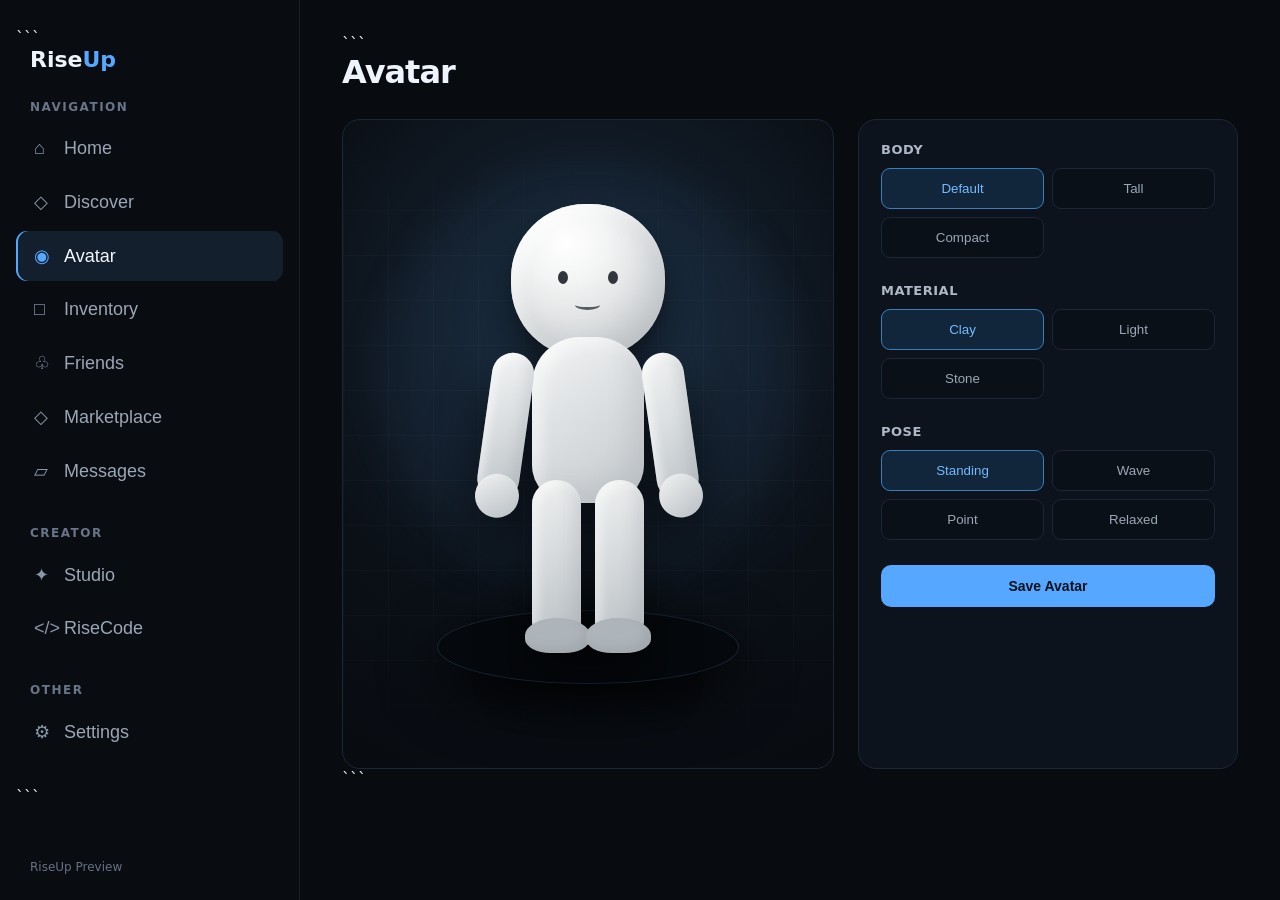
==== avatar.html @ da6aefa0 "d" ====
<!DOCTYPE html>

<html lang="en">
<head>
<meta charset="UTF-8">
<meta name="viewport" content="width=device-width, initial-scale=1.0">
<title>Avatar — RiseUp</title>

<style>
:root{
    --bg:#080b10;
    --sidebar:#090d12;
    --panel:#0d131c;
    --panel2:#111a25;
    --border:#1b2735;
    --text:#eef4fc;
    --muted:#8995a7;
    --blue:#55a7ff;
}

*{
    box-sizing:border-box;
}

html,body{
    margin:0;
    min-height:100%;
    background:var(--bg);
    color:var(--text);
    font-family:Inter,system-ui,-apple-system,BlinkMacSystemFont,"Segoe UI",sans-serif;
}

body{
    display:flex;
}

/* SIDEBAR */

.sidebar{
    position:fixed;
    left:0;
    top:0;
    bottom:0;
    width:300px;
    padding:28px 16px;
    background:var(--sidebar);
    border-right:1px solid #17202b;
    z-index:20;
}

.logo{
    padding:0 14px 28px;
    font-size:22px;
    font-weight:800;
}

.logo span{
    color:var(--blue);
}

.section-title{
    margin:0 14px 10px;
    color:#687487;
    font-size:12px;
    font-weight:700;
    letter-spacing:1.5px;
}

.navigation{
    display:grid;
    gap:4px;
    margin-bottom:30px;
}

.navigation button{
    width:100%;
    border:0;
    background:transparent;
    color:#9ba6b6;
    border-radius:11px;
    padding:14px 18px;
    font-size:18px;
    text-align:left;
    cursor:pointer;
    transition:.15s ease;
}

.navigation button:hover{
    background:#101924;
    color:#edf4fc;
}

.navigation button.active{
    background:#131f2d;
    color:#f2f7ff;
    box-shadow:inset 2px 0 var(--blue);
}

.nav-icon{
    display:inline-flex;
    width:30px;
    color:#8998aa;
}

.navigation button.active .nav-icon{
    color:var(--blue);
}

.sidebar-footer{
    position:absolute;
    left:30px;
    bottom:26px;
    color:#667184;
    font-size:12px;
}

/* MAIN */

.main{
    margin-left:300px;
    width:calc(100% - 300px);
    padding:34px 42px 60px;
}

.page-title{
    font-size:32px;
    font-weight:760;
    letter-spacing:-1px;
    margin-bottom:28px;
}

.avatar-layout{
    display:grid;
    grid-template-columns:minmax(0,1fr) 380px;
    gap:24px;
}

/* AVATAR STAGE */

.avatar-stage{
    min-height:650px;
    position:relative;
    overflow:hidden;
    display:flex;
    align-items:center;
    justify-content:center;
    border:1px solid var(--border);
    border-radius:18px;

    background:
        radial-gradient(
            circle at 50% 32%,
            #203348 0%,
            #121d29 28%,
            #0b1017 62%,
            #080b10 100%
        );
}

.avatar-stage::before{
    content:"";
    position:absolute;
    inset:0;

    background-image:
        linear-gradient(#ffffff06 1px,transparent 1px),
        linear-gradient(90deg,#ffffff06 1px,transparent 1px);

    background-size:45px 45px;

    mask-image:linear-gradient(
        to bottom,
        transparent,
        black 20%,
        black 75%,
        transparent
    );
}

.stage-light{
    position:absolute;
    width:420px;
    height:420px;
    top:45px;
    border-radius:50%;
    background:#62b4ff0d;
    filter:blur(20px);
}

.floor{
    position:absolute;
    bottom:85px;
    width:300px;
    height:72px;
    border-radius:50%;
    background:#05080c;
    box-shadow:
        0 0 0 1px #182534,
        0 20px 60px #000;
}

/* CARTOONY RISEUP AVATAR */

.avatar{
    position:relative;
    width:230px;
    height:480px;
    z-index:5;
    transform-origin:center bottom;
    filter:drop-shadow(0 28px 25px #0009);
    transition:transform .3s ease;
}

/* HEAD */

.head{
    position:absolute;
    left:38px;
    top:0;

    width:154px;
    height:154px;

    border-radius:48%;

    background:
        radial-gradient(
            circle at 36% 25%,
            #ffffff 0%,
            #f3f4f4 26%,
            #d7dadc 65%,
            #b5bbc0 100%
        );

    box-shadow:
        inset -15px -18px 24px #8f969c33,
        inset 8px 8px 14px #ffffffaa,
        0 8px 12px #0002;
}

/* SMALL FACE MARKS */

.eye{
    position:absolute;
    width:10px;
    height:13px;
    top:67px;
    border-radius:50%;
    background:#30363c;
}

.eye.left{
    left:47px;
}

.eye.right{
    right:47px;
}

.mouth{
    position:absolute;
    width:25px;
    height:10px;
    left:64px;
    top:96px;
    border-bottom:3px solid #555d64;
    border-radius:0 0 50% 50%;
}

/* BODY */

.torso{
    position:absolute;
    left:59px;
    top:133px;

    width:112px;
    height:166px;

    border-radius:
        48px
        48px
        38px
        38px;

    background:
        linear-gradient(
            145deg,
            #f4f5f5 0%,
            #e0e3e5 38%,
            #c3c8cc 100%
        );

    box-shadow:
        inset -14px -18px 22px #8f969c33,
        inset 9px 8px 14px #ffffff88;
}

/* ARMS */

.arm{
    position:absolute;
    top:149px;

    width:42px;
    height:148px;

    border-radius:25px;

    background:
        linear-gradient(
            145deg,
            #f4f5f5,
            #d9dddf 50%,
            #b8bec3
        );

    box-shadow:
        inset -7px -9px 12px #8d959b33,
        inset 5px 5px 8px #ffffff88;

    transform-origin:top center;

    transition:transform .3s ease;
}

.arm.left{
    left:22px;
    transform:rotate(8deg);
}

.arm.right{
    right:22px;
    transform:rotate(-8deg);
}

/* HANDS */

.hand{
    position:absolute;
    width:44px;
    height:44px;
    bottom:-18px;
    border-radius:50%;
    background:linear-gradient(145deg,#f2f3f3,#b8bec3);
}

/* LEGS */

.leg{
    position:absolute;
    top:276px;

    width:49px;
    height:166px;

    border-radius:27px;

    background:
        linear-gradient(
            145deg,
            #f1f2f2,
            #d5d9db 48%,
            #b5bbc0
        );

    box-shadow:
        inset -8px -11px 15px #8b939933,
        inset 6px 6px 10px #ffffff77;
}

.leg.left{
    left:59px;
}

.leg.right{
    right:59px;
}

/* SHOES */

.shoe{
    position:absolute;
    bottom:-7px;
    width:65px;
    height:35px;
    border-radius:50% 50% 40% 40%;
    background:#aeb5ba;
    box-shadow:inset -7px -6px 9px #777e8333;
}

.leg.left .shoe{
    left:-7px;
}

.leg.right .shoe{
    right:-7px;
}

/* CONTROL PANEL */

.controls{
    background:var(--panel);
    border:1px solid var(--border);
    border-radius:18px;
    padding:22px;
}

.control-section{
    margin-bottom:25px;
}

.control-title{
    margin-bottom:11px;
    color:#aeb8c7;
    font-size:13px;
    font-weight:700;
    letter-spacing:.5px;
}

.option-grid{
    display:grid;
    grid-template-columns:repeat(2,1fr);
    gap:8px;
}

.option{
    border:1px solid var(--border);
    background:#0a1017;
    color:#9ba7b7;
    border-radius:9px;
    padding:12px;
    cursor:pointer;
    transition:.15s ease;
}

.option:hover{
    border-color:#30465c;
    color:white;
}

.option.active{
    border-color:#397eb8;
    background:#12263b;
    color:#72bbff;
}

.save{
    width:100%;
    border:0;
    border-radius:10px;
    padding:13px;

    background:var(--blue);
    color:#07111b;

    font-size:14px;
    font-weight:800;

    cursor:pointer;
}

.save:hover{
    filter:brightness(1.08);
}

.saved{
    height:18px;
    margin-top:10px;
    text-align:center;
    color:#65b6ff;
    font-size:12px;
}

/* RESPONSIVE */

@media(max-width:1050px){

    .avatar-layout{
        grid-template-columns:1fr;
    }

    .avatar-stage{
        min-height:600px;
    }
}

@media(max-width:850px){

    .sidebar{
        width:78px;
        padding:20px 8px;
    }

    .logo{
        font-size:0;
        text-align:center;
    }

    .logo span{
        font-size:20px;
    }

    .section-title,
    .sidebar-footer{
        display:none;
    }

    .navigation button{
        text-align:center;
        font-size:0;
        padding:15px 5px;
    }

    .nav-icon{
        width:auto;
        font-size:20px;
    }

    .main{
        margin-left:78px;
        width:calc(100% - 78px);
        padding:25px;
    }
}
</style>

</head>

<body>

<aside class="sidebar">

```
<div class="logo">Rise<span>Up</span></div>

<div class="section-title">NAVIGATION</div>

<nav class="navigation">

    <button onclick="navigate('home.html')">
        <span class="nav-icon">⌂</span>Home
    </button>

    <button onclick="navigate('discover.html')">
        <span class="nav-icon">◇</span>Discover
    </button>

    <button class="active">
        <span class="nav-icon">◉</span>Avatar
    </button>

    <button onclick="navigate('Inventory.html')">
        <span class="nav-icon">□</span>Inventory
    </button>

    <button onclick="navigate('Friends.html')">
        <span class="nav-icon">♧</span>Friends
    </button>

    <button onclick="navigate('Marketplace.html')">
        <span class="nav-icon">◇</span>Marketplace
    </button>

    <button onclick="navigate('Messages.html')">
        <span class="nav-icon">▱</span>Messages
    </button>

</nav>

<div class="section-title">CREATOR</div>

<nav class="navigation">

    <button onclick="navigate('studio.html')">
        <span class="nav-icon">✦</span>Studio
    </button>

    <button onclick="navigate('code.html')">
        <span class="nav-icon">&lt;/&gt;</span>RiseCode
    </button>

</nav>

<div class="section-title">OTHER</div>

<nav class="navigation">

    <button onclick="navigate('setting.html')">
        <span class="nav-icon">⚙</span>Settings
    </button>

</nav>

<div class="sidebar-footer">
    RiseUp Preview
</div>
```

</aside>

<main class="main">

```
<div class="page-title">
    Avatar
</div>

<div class="avatar-layout">

    <section class="avatar-stage">

        <div class="stage-light"></div>

        <div class="floor"></div>

        <div class="avatar" id="avatar">

            <div class="head">

                <div class="eye left"></div>
                <div class="eye right"></div>
                <div class="mouth"></div>

            </div>

            <div class="torso"></div>

            <div class="arm left">
                <div class="hand"></div>
            </div>

            <div class="arm right">
                <div class="hand"></div>
            </div>

            <div class="leg left">
                <div class="shoe"></div>
            </div>

            <div class="leg right">
                <div class="shoe"></div>
            </div>

        </div>

    </section>

    <aside class="controls">

        <div class="control-section">

            <div class="control-title">
                BODY
            </div>

            <div class="option-grid">

                <button class="option active"
                    data-type="body"
                    data-value="default">
                    Default
                </button>

                <button class="option"
                    data-type="body"
                    data-value="tall">
                    Tall
                </button>

                <button class="option"
                    data-type="body"
                    data-value="compact">
                    Compact
                </button>

            </div>

        </div>

        <div class="control-section">

            <div class="control-title">
                MATERIAL
            </div>

            <div class="option-grid">

                <button class="option active"
                    data-type="material"
                    data-value="clay">
                    Clay
                </button>

                <button class="option"
                    data-type="material"
                    data-value="light">
                    Light
                </button>

                <button class="option"
                    data-type="material"
                    data-value="stone">
                    Stone
                </button>

            </div>

        </div>

        <div class="control-section">

            <div class="control-title">
                POSE
            </div>

            <div class="option-grid">

                <button class="option active"
                    data-type="pose"
                    data-value="standing">
                    Standing
                </button>

                <button class="option"
                    data-type="pose"
                    data-value="wave">
                    Wave
                </button>

                <button class="option"
                    data-type="pose"
                    data-value="point">
                    Point
                </button>

                <button class="option"
                    data-type="pose"
                    data-value="relaxed">
                    Relaxed
                </button>

            </div>

        </div>

        <button class="save" onclick="saveAvatar()">
            Save Avatar
        </button>

        <div class="saved" id="saved"></div>

    </aside>

</div>
```

</main>

<script>
const defaultAvatar={
    name:"Your Avatar",
    body:"default",
    material:"clay",
    pose:"standing",
    rotation:0
};

let avatar=loadAvatar();

function loadAvatar(){

    try{

        const stored=JSON.parse(
            localStorage.getItem("riseup_avatar")||"null"
        );

        if(stored){
            return{
                ...defaultAvatar,
                ...stored
            };
        }

    }catch(error){}

    return{...defaultAvatar};
}

function saveAvatar(){

    localStorage.setItem(
        "riseup_avatar",
        JSON.stringify(avatar)
    );

    const saved=document.getElementById("saved");

    saved.textContent="Avatar saved";

    setTimeout(()=>{
        saved.textContent="";
    },1800);
}

function navigate(page){
    location.href=page;
}

const avatarElement=document.getElementById("avatar");

function updateAvatar(){

    avatarElement.style.transform="none";

    avatarElement.style.filter=
        "drop-shadow(0 28px 25px #0009)";

    const leftArm=
        document.querySelector(".arm.left");

    const rightArm=
        document.querySelector(".arm.right");

    if(avatar.body==="tall"){
        avatarElement.style.transform="scaleY(1.08)";
    }

    if(avatar.body==="compact"){
        avatarElement.style.transform="scale(.9)";
    }

    if(avatar.material==="light"){
        avatarElement.style.filter=
            "brightness(1.08) drop-shadow(0 28px 25px #0009)";
    }

    if(avatar.material==="stone"){
        avatarElement.style.filter=
            "grayscale(.65) brightness(.82) drop-shadow(0 28px 25px #0009)";
    }

    leftArm.style.transform="rotate(8deg)";
    rightArm.style.transform="rotate(-8deg)";

    if(avatar.pose==="wave"){
        rightArm.style.transform=
            "rotate(-48deg)";

        avatarElement.style.transform+=" translateY(-3px)";
    }

    if(avatar.pose==="point"){
        rightArm.style.transform=
            "rotate(-70deg)";
    }

    if(avatar.pose==="relaxed"){
        leftArm.style.transform=
            "rotate(25deg)";

        rightArm.style.transform=
            "rotate(-25deg)";
    }
}

document.querySelectorAll(".option").forEach(option=>{

    option.addEventListener("click",()=>{

        const type=option.dataset.type;
        const value=option.dataset.value;

        document
            .querySelectorAll(`[data-type="${type}"]`)
            .forEach(item=>{
                item.classList.remove("active");
            });

        option.classList.add("active");

        avatar[type]=value;

        updateAvatar();
    });

});

function restoreSelections(){

    document.querySelectorAll(".option").forEach(option=>{

        if(
            avatar[option.dataset.type]===
            option.dataset.value
        ){
            option.classList.add("active");
        }else{
            option.classList.remove("active");
        }

    });
}

restoreSelections();
updateAvatar();
</script>

</body>
</html>
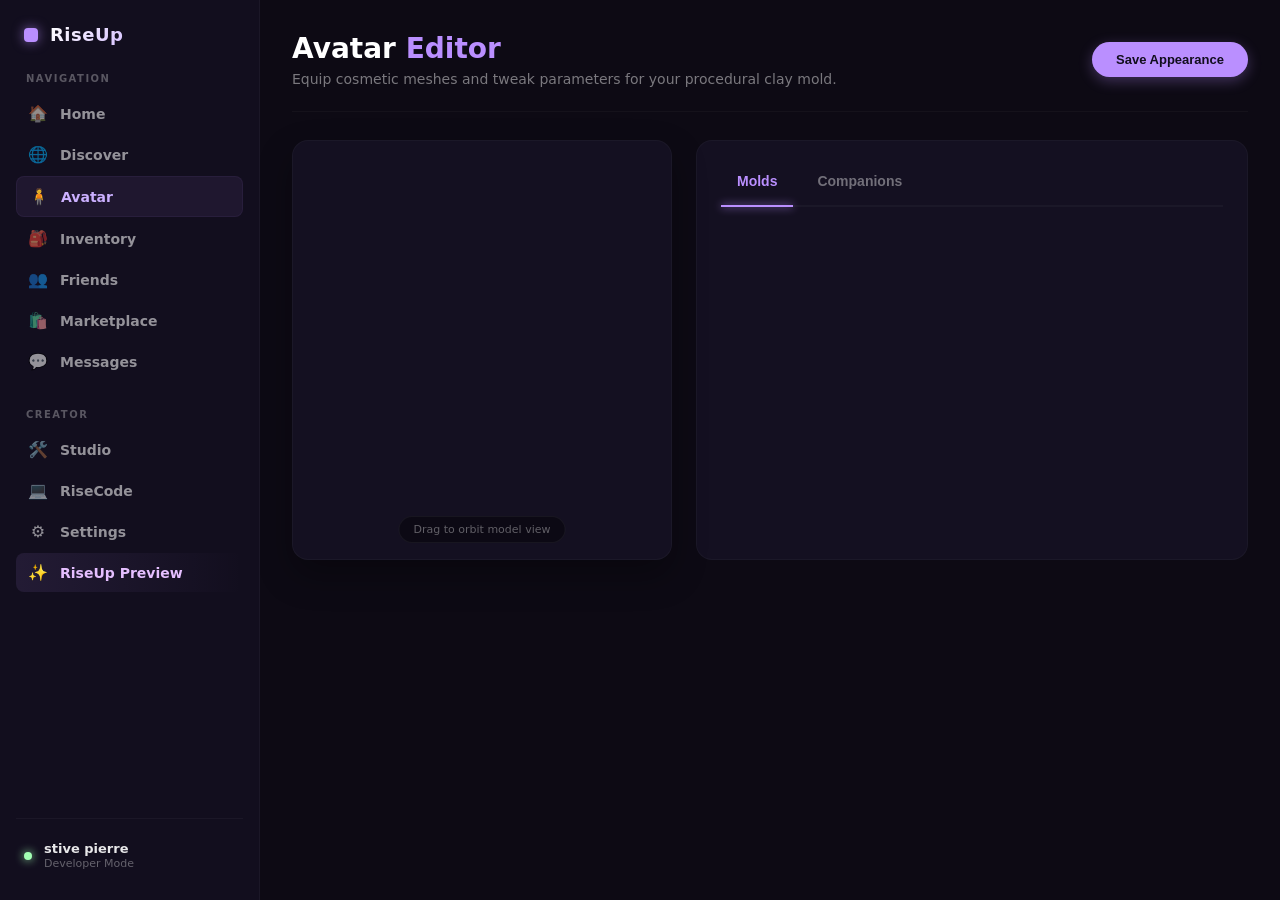
==== commit 3f05bd1e: "Updating/Upgrading RiseUp" ====
--- a/avatar.html
+++ b/avatar.html
@@ -1,911 +1,87 @@
 <!DOCTYPE html>
-
 <html lang="en">
 <head>
-<meta charset="UTF-8">
-<meta name="viewport" content="width=device-width, initial-scale=1.0">
-<title>Avatar — RiseUp</title>
+    <meta charset="UTF-8">
+    <meta name="viewport" content="width=device-width, initial-scale=1.0">
+    <title>RiseUp - Avatar Customizer</title>
+    <link rel="stylesheet" href="avatar.css">
+</head>
+<body>
+    <div id="riseupApp">
+        <!-- UNIVERSAL NAVIGATION SIDEBAR SYSTEM -->
+        <aside id="mainSidebar">
+            <div class="sidebarBrand">
+                <div class="brandMark"></div>
+                <span class="brandName">RiseUp</span>
+            </div>
+            <div class="menuGroup">
+                <div class="groupTitle">NAVIGATION</div>
+                <nav class="groupLinks">
+                    <a href="home.html" class="navLink"><span class="navIcon">🏠</span> Home</a>
+                    <a href="discover.html" class="navLink"><span class="navIcon">🌐</span> Discover</a>
+                    <a href="avatar.html" class="navLink active"><span class="navIcon">🧍</span> Avatar</a>
+                    <a href="inventory.html" class="navLink"><span class="navIcon">🎒</span> Inventory</a>
+                    <a href="friends.html" class="navLink"><span class="navIcon">👥</span> Friends</a>
+                    <a href="marketplace.html" class="navLink"><span class="navIcon">🛍️</span> Marketplace</a>
+                    <a href="messages.html" class="navLink"><span class="navIcon">💬</span> Messages</a>
+                </nav>
+            </div>
+            <div class="menuGroup">
+                <div class="groupTitle">CREATOR</div>
+                <nav class="groupLinks">
+                    <a href="studio.html" class="navLink"><span class="navIcon">🛠️</span> Studio</a>
+                    <a href="risecode.html" class="navLink"><span class="navIcon">💻</span> RiseCode</a>
+                    <a href="settings.html" class="navLink"><span class="navIcon">⚙️</span> Settings</a>
+                    <a href="player3d.html" class="navLink previewHighlight"><span class="navIcon">✨</span> RiseUp Preview</a>
+                </nav>
+            </div>
+            <footer class="sidebarUserAccount">
+                <div class="userSessionBadge">
+                    <div class="userSessionOnlineDot"></div>
+                    <div class="userSessionDetails">
+                        <div class="usernameText">stive pierre</div>
+                        <div class="userRoleText">Developer Mode</div>
+                    </div>
+                </div>
+            </footer>
+        </aside>
 
-<style>
-:root{
-    --bg:#080b10;
-    --sidebar:#090d12;
-    --panel:#0d131c;
-    --panel2:#111a25;
-    --border:#1b2735;
-    --text:#eef4fc;
-    --muted:#8995a7;
-    --blue:#55a7ff;
-}
+        <!-- MAIN MAIN HUB INTERFACE MODULE -->
+        <main id="avatarMainArea">
+            <header class="avatarWorkspaceHeader">
+                <div class="titleSection">
+                    <h1>Avatar <span class="highlightText">Editor</span></h1>
+                    <p class="sectionDescription">Equip cosmetic meshes and tweak parameters for your procedural clay mold.</p>
+                </div>
+                <button id="saveAppearanceBtn" class="saveConfigBtn">Save Appearance</button>
+            </header>
 
-*{
-    box-sizing:border-box;
-}
+            <div class="editorWorkspaceGrid">
+                <!-- LEFT COLUMN: REAL-TIME 3D PERSPECTIVE PREVIEW FRAME -->
+                <section class="avatarStudioPreviewPanel">
+                    <div class="viewportOuterCard">
+                        <div id="avatarStudioCanvas"></div>
+                        <div class="viewportOverlayHint">Drag to orbit model view</div>
+                    </div>
+                </section>
 
-html,body{
-    margin:0;
-    min-height:100%;
-    background:var(--bg);
-    color:var(--text);
-    font-family:Inter,system-ui,-apple-system,BlinkMacSystemFont,"Segoe UI",sans-serif;
-}
+                <!-- RIGHT COLUMN: MODULAR EQUIPPABLE ITEM CATEGORY PANELS -->
+                <section class="avatarCatalogPanel">
+                    <nav class="customizerCategoryTabs">
+                        <button class="customTabBtn active" data-tab="molds">Molds</button>
+                        <button class="customTabBtn" data-tab="pets">Companions</button>
+                    </nav>
 
-body{
-    display:flex;
-}
+                    <!-- Customizer Dynamic Options Wrapper -->
+                    <div class="customizerGridMatrix" id="customizerItemsTarget">
+                        <!-- Content elements dynamically generated via avatar.js -->
+                    </div>
+                </section>
+            </div>
+        </main>
+    </div>
 
-/* SIDEBAR */
-
-.sidebar{
-    position:fixed;
-    left:0;
-    top:0;
-    bottom:0;
-    width:300px;
-    padding:28px 16px;
-    background:var(--sidebar);
-    border-right:1px solid #17202b;
-    z-index:20;
-}
-
-.logo{
-    padding:0 14px 28px;
-    font-size:22px;
-    font-weight:800;
-}
-
-.logo span{
-    color:var(--blue);
-}
-
-.section-title{
-    margin:0 14px 10px;
-    color:#687487;
-    font-size:12px;
-    font-weight:700;
-    letter-spacing:1.5px;
-}
-
-.navigation{
-    display:grid;
-    gap:4px;
-    margin-bottom:30px;
-}
-
-.navigation button{
-    width:100%;
-    border:0;
-    background:transparent;
-    color:#9ba6b6;
-    border-radius:11px;
-    padding:14px 18px;
-    font-size:18px;
-    text-align:left;
-    cursor:pointer;
-    transition:.15s ease;
-}
-
-.navigation button:hover{
-    background:#101924;
-    color:#edf4fc;
-}
-
-.navigation button.active{
-    background:#131f2d;
-    color:#f2f7ff;
-    box-shadow:inset 2px 0 var(--blue);
-}
-
-.nav-icon{
-    display:inline-flex;
-    width:30px;
-    color:#8998aa;
-}
-
-.navigation button.active .nav-icon{
-    color:var(--blue);
-}
-
-.sidebar-footer{
-    position:absolute;
-    left:30px;
-    bottom:26px;
-    color:#667184;
-    font-size:12px;
-}
-
-/* MAIN */
-
-.main{
-    margin-left:300px;
-    width:calc(100% - 300px);
-    padding:34px 42px 60px;
-}
-
-.page-title{
-    font-size:32px;
-    font-weight:760;
-    letter-spacing:-1px;
-    margin-bottom:28px;
-}
-
-.avatar-layout{
-    display:grid;
-    grid-template-columns:minmax(0,1fr) 380px;
-    gap:24px;
-}
-
-/* AVATAR STAGE */
-
-.avatar-stage{
-    min-height:650px;
-    position:relative;
-    overflow:hidden;
-    display:flex;
-    align-items:center;
-    justify-content:center;
-    border:1px solid var(--border);
-    border-radius:18px;
-
-    background:
-        radial-gradient(
-            circle at 50% 32%,
-            #203348 0%,
-            #121d29 28%,
-            #0b1017 62%,
-            #080b10 100%
-        );
-}
-
-.avatar-stage::before{
-    content:"";
-    position:absolute;
-    inset:0;
-
-    background-image:
-        linear-gradient(#ffffff06 1px,transparent 1px),
-        linear-gradient(90deg,#ffffff06 1px,transparent 1px);
-
-    background-size:45px 45px;
-
-    mask-image:linear-gradient(
-        to bottom,
-        transparent,
-        black 20%,
-        black 75%,
-        transparent
-    );
-}
-
-.stage-light{
-    position:absolute;
-    width:420px;
-    height:420px;
-    top:45px;
-    border-radius:50%;
-    background:#62b4ff0d;
-    filter:blur(20px);
-}
-
-.floor{
-    position:absolute;
-    bottom:85px;
-    width:300px;
-    height:72px;
-    border-radius:50%;
-    background:#05080c;
-    box-shadow:
-        0 0 0 1px #182534,
-        0 20px 60px #000;
-}
-
-/* CARTOONY RISEUP AVATAR */
-
-.avatar{
-    position:relative;
-    width:230px;
-    height:480px;
-    z-index:5;
-    transform-origin:center bottom;
-    filter:drop-shadow(0 28px 25px #0009);
-    transition:transform .3s ease;
-}
-
-/* HEAD */
-
-.head{
-    position:absolute;
-    left:38px;
-    top:0;
-
-    width:154px;
-    height:154px;
-
-    border-radius:48%;
-
-    background:
-        radial-gradient(
-            circle at 36% 25%,
-            #ffffff 0%,
-            #f3f4f4 26%,
-            #d7dadc 65%,
-            #b5bbc0 100%
-        );
-
-    box-shadow:
-        inset -15px -18px 24px #8f969c33,
-        inset 8px 8px 14px #ffffffaa,
-        0 8px 12px #0002;
-}
-
-/* SMALL FACE MARKS */
-
-.eye{
-    position:absolute;
-    width:10px;
-    height:13px;
-    top:67px;
-    border-radius:50%;
-    background:#30363c;
-}
-
-.eye.left{
-    left:47px;
-}
-
-.eye.right{
-    right:47px;
-}
-
-.mouth{
-    position:absolute;
-    width:25px;
-    height:10px;
-    left:64px;
-    top:96px;
-    border-bottom:3px solid #555d64;
-    border-radius:0 0 50% 50%;
-}
-
-/* BODY */
-
-.torso{
-    position:absolute;
-    left:59px;
-    top:133px;
-
-    width:112px;
-    height:166px;
-
-    border-radius:
-        48px
-        48px
-        38px
-        38px;
-
-    background:
-        linear-gradient(
-            145deg,
-            #f4f5f5 0%,
-            #e0e3e5 38%,
-            #c3c8cc 100%
-        );
-
-    box-shadow:
-        inset -14px -18px 22px #8f969c33,
-        inset 9px 8px 14px #ffffff88;
-}
-
-/* ARMS */
-
-.arm{
-    position:absolute;
-    top:149px;
-
-    width:42px;
-    height:148px;
-
-    border-radius:25px;
-
-    background:
-        linear-gradient(
-            145deg,
-            #f4f5f5,
-            #d9dddf 50%,
-            #b8bec3
-        );
-
-    box-shadow:
-        inset -7px -9px 12px #8d959b33,
-        inset 5px 5px 8px #ffffff88;
-
-    transform-origin:top center;
-
-    transition:transform .3s ease;
-}
-
-.arm.left{
-    left:22px;
-    transform:rotate(8deg);
-}
-
-.arm.right{
-    right:22px;
-    transform:rotate(-8deg);
-}
-
-/* HANDS */
-
-.hand{
-    position:absolute;
-    width:44px;
-    height:44px;
-    bottom:-18px;
-    border-radius:50%;
-    background:linear-gradient(145deg,#f2f3f3,#b8bec3);
-}
-
-/* LEGS */
-
-.leg{
-    position:absolute;
-    top:276px;
-
-    width:49px;
-    height:166px;
-
-    border-radius:27px;
-
-    background:
-        linear-gradient(
-            145deg,
-            #f1f2f2,
-            #d5d9db 48%,
-            #b5bbc0
-        );
-
-    box-shadow:
-        inset -8px -11px 15px #8b939933,
-        inset 6px 6px 10px #ffffff77;
-}
-
-.leg.left{
-    left:59px;
-}
-
-.leg.right{
-    right:59px;
-}
-
-/* SHOES */
-
-.shoe{
-    position:absolute;
-    bottom:-7px;
-    width:65px;
-    height:35px;
-    border-radius:50% 50% 40% 40%;
-    background:#aeb5ba;
-    box-shadow:inset -7px -6px 9px #777e8333;
-}
-
-.leg.left .shoe{
-    left:-7px;
-}
-
-.leg.right .shoe{
-    right:-7px;
-}
-
-/* CONTROL PANEL */
-
-.controls{
-    background:var(--panel);
-    border:1px solid var(--border);
-    border-radius:18px;
-    padding:22px;
-}
-
-.control-section{
-    margin-bottom:25px;
-}
-
-.control-title{
-    margin-bottom:11px;
-    color:#aeb8c7;
-    font-size:13px;
-    font-weight:700;
-    letter-spacing:.5px;
-}
-
-.option-grid{
-    display:grid;
-    grid-template-columns:repeat(2,1fr);
-    gap:8px;
-}
-
-.option{
-    border:1px solid var(--border);
-    background:#0a1017;
-    color:#9ba7b7;
-    border-radius:9px;
-    padding:12px;
-    cursor:pointer;
-    transition:.15s ease;
-}
-
-.option:hover{
-    border-color:#30465c;
-    color:white;
-}
-
-.option.active{
-    border-color:#397eb8;
-    background:#12263b;
-    color:#72bbff;
-}
-
-.save{
-    width:100%;
-    border:0;
-    border-radius:10px;
-    padding:13px;
-
-    background:var(--blue);
-    color:#07111b;
-
-    font-size:14px;
-    font-weight:800;
-
-    cursor:pointer;
-}
-
-.save:hover{
-    filter:brightness(1.08);
-}
-
-.saved{
-    height:18px;
-    margin-top:10px;
-    text-align:center;
-    color:#65b6ff;
-    font-size:12px;
-}
-
-/* RESPONSIVE */
-
-@media(max-width:1050px){
-
-    .avatar-layout{
-        grid-template-columns:1fr;
-    }
-
-    .avatar-stage{
-        min-height:600px;
-    }
-}
-
-@media(max-width:850px){
-
-    .sidebar{
-        width:78px;
-        padding:20px 8px;
-    }
-
-    .logo{
-        font-size:0;
-        text-align:center;
-    }
-
-    .logo span{
-        font-size:20px;
-    }
-
-    .section-title,
-    .sidebar-footer{
-        display:none;
-    }
-
-    .navigation button{
-        text-align:center;
-        font-size:0;
-        padding:15px 5px;
-    }
-
-    .nav-icon{
-        width:auto;
-        font-size:20px;
-    }
-
-    .main{
-        margin-left:78px;
-        width:calc(100% - 78px);
-        padding:25px;
-    }
-}
-</style>
-
-</head>
-
-<body>
-
-<aside class="sidebar">
-
-```
-<div class="logo">Rise<span>Up</span></div>
-
-<div class="section-title">NAVIGATION</div>
-
-<nav class="navigation">
-
-    <button onclick="navigate('home.html')">
-        <span class="nav-icon">⌂</span>Home
-    </button>
-
-    <button onclick="navigate('discover.html')">
-        <span class="nav-icon">◇</span>Discover
-    </button>
-
-    <button class="active">
-        <span class="nav-icon">◉</span>Avatar
-    </button>
-
-    <button onclick="navigate('Inventory.html')">
-        <span class="nav-icon">□</span>Inventory
-    </button>
-
-    <button onclick="navigate('Friends.html')">
-        <span class="nav-icon">♧</span>Friends
-    </button>
-
-    <button onclick="navigate('Marketplace.html')">
-        <span class="nav-icon">◇</span>Marketplace
-    </button>
-
-    <button onclick="navigate('Messages.html')">
-        <span class="nav-icon">▱</span>Messages
-    </button>
-
-</nav>
-
-<div class="section-title">CREATOR</div>
-
-<nav class="navigation">
-
-    <button onclick="navigate('studio.html')">
-        <span class="nav-icon">✦</span>Studio
-    </button>
-
-    <button onclick="navigate('code.html')">
-        <span class="nav-icon">&lt;/&gt;</span>RiseCode
-    </button>
-
-</nav>
-
-<div class="section-title">OTHER</div>
-
-<nav class="navigation">
-
-    <button onclick="navigate('setting.html')">
-        <span class="nav-icon">⚙</span>Settings
-    </button>
-
-</nav>
-
-<div class="sidebar-footer">
-    RiseUp Preview
-</div>
-```
-
-</aside>
-
-<main class="main">
-
-```
-<div class="page-title">
-    Avatar
-</div>
-
-<div class="avatar-layout">
-
-    <section class="avatar-stage">
-
-        <div class="stage-light"></div>
-
-        <div class="floor"></div>
-
-        <div class="avatar" id="avatar">
-
-            <div class="head">
-
-                <div class="eye left"></div>
-                <div class="eye right"></div>
-                <div class="mouth"></div>
-
-            </div>
-
-            <div class="torso"></div>
-
-            <div class="arm left">
-                <div class="hand"></div>
-            </div>
-
-            <div class="arm right">
-                <div class="hand"></div>
-            </div>
-
-            <div class="leg left">
-                <div class="shoe"></div>
-            </div>
-
-            <div class="leg right">
-                <div class="shoe"></div>
-            </div>
-
-        </div>
-
-    </section>
-
-    <aside class="controls">
-
-        <div class="control-section">
-
-            <div class="control-title">
-                BODY
-            </div>
-
-            <div class="option-grid">
-
-                <button class="option active"
-                    data-type="body"
-                    data-value="default">
-                    Default
-                </button>
-
-                <button class="option"
-                    data-type="body"
-                    data-value="tall">
-                    Tall
-                </button>
-
-                <button class="option"
-                    data-type="body"
-                    data-value="compact">
-                    Compact
-                </button>
-
-            </div>
-
-        </div>
-
-        <div class="control-section">
-
-            <div class="control-title">
-                MATERIAL
-            </div>
-
-            <div class="option-grid">
-
-                <button class="option active"
-                    data-type="material"
-                    data-value="clay">
-                    Clay
-                </button>
-
-                <button class="option"
-                    data-type="material"
-                    data-value="light">
-                    Light
-                </button>
-
-                <button class="option"
-                    data-type="material"
-                    data-value="stone">
-                    Stone
-                </button>
-
-            </div>
-
-        </div>
-
-        <div class="control-section">
-
-            <div class="control-title">
-                POSE
-            </div>
-
-            <div class="option-grid">
-
-                <button class="option active"
-                    data-type="pose"
-                    data-value="standing">
-                    Standing
-                </button>
-
-                <button class="option"
-                    data-type="pose"
-                    data-value="wave">
-                    Wave
-                </button>
-
-                <button class="option"
-                    data-type="pose"
-                    data-value="point">
-                    Point
-                </button>
-
-                <button class="option"
-                    data-type="pose"
-                    data-value="relaxed">
-                    Relaxed
-                </button>
-
-            </div>
-
-        </div>
-
-        <button class="save" onclick="saveAvatar()">
-            Save Avatar
-        </button>
-
-        <div class="saved" id="saved"></div>
-
-    </aside>
-
-</div>
-```
-
-</main>
-
-<script>
-const defaultAvatar={
-    name:"Your Avatar",
-    body:"default",
-    material:"clay",
-    pose:"standing",
-    rotation:0
-};
-
-let avatar=loadAvatar();
-
-function loadAvatar(){
-
-    try{
-
-        const stored=JSON.parse(
-            localStorage.getItem("riseup_avatar")||"null"
-        );
-
-        if(stored){
-            return{
-                ...defaultAvatar,
-                ...stored
-            };
-        }
-
-    }catch(error){}
-
-    return{...defaultAvatar};
-}
-
-function saveAvatar(){
-
-    localStorage.setItem(
-        "riseup_avatar",
-        JSON.stringify(avatar)
-    );
-
-    const saved=document.getElementById("saved");
-
-    saved.textContent="Avatar saved";
-
-    setTimeout(()=>{
-        saved.textContent="";
-    },1800);
-}
-
-function navigate(page){
-    location.href=page;
-}
-
-const avatarElement=document.getElementById("avatar");
-
-function updateAvatar(){
-
-    avatarElement.style.transform="none";
-
-    avatarElement.style.filter=
-        "drop-shadow(0 28px 25px #0009)";
-
-    const leftArm=
-        document.querySelector(".arm.left");
-
-    const rightArm=
-        document.querySelector(".arm.right");
-
-    if(avatar.body==="tall"){
-        avatarElement.style.transform="scaleY(1.08)";
-    }
-
-    if(avatar.body==="compact"){
-        avatarElement.style.transform="scale(.9)";
-    }
-
-    if(avatar.material==="light"){
-        avatarElement.style.filter=
-            "brightness(1.08) drop-shadow(0 28px 25px #0009)";
-    }
-
-    if(avatar.material==="stone"){
-        avatarElement.style.filter=
-            "grayscale(.65) brightness(.82) drop-shadow(0 28px 25px #0009)";
-    }
-
-    leftArm.style.transform="rotate(8deg)";
-    rightArm.style.transform="rotate(-8deg)";
-
-    if(avatar.pose==="wave"){
-        rightArm.style.transform=
-            "rotate(-48deg)";
-
-        avatarElement.style.transform+=" translateY(-3px)";
-    }
-
-    if(avatar.pose==="point"){
-        rightArm.style.transform=
-            "rotate(-70deg)";
-    }
-
-    if(avatar.pose==="relaxed"){
-        leftArm.style.transform=
-            "rotate(25deg)";
-
-        rightArm.style.transform=
-            "rotate(-25deg)";
-    }
-}
-
-document.querySelectorAll(".option").forEach(option=>{
-
-    option.addEventListener("click",()=>{
-
-        const type=option.dataset.type;
-        const value=option.dataset.value;
-
-        document
-            .querySelectorAll(`[data-type="${type}"]`)
-            .forEach(item=>{
-                item.classList.remove("active");
-            });
-
-        option.classList.add("active");
-
-        avatar[type]=value;
-
-        updateAvatar();
-    });
-
-});
-
-function restoreSelections(){
-
-    document.querySelectorAll(".option").forEach(option=>{
-
-        if(
-            avatar[option.dataset.type]===
-            option.dataset.value
-        ){
-            option.classList.add("active");
-        }else{
-            option.classList.remove("active");
-        }
-
-    });
-}
-
-restoreSelections();
-updateAvatar();
-</script>
-
+    <!-- Active dynamic canvas and event logic controller runtime initialization -->
+    <script type="module" src="avatar.js"></script>
 </body>
 </html>
--- a/avatar.css
+++ b/avatar.css
@@ -0,0 +1,243 @@
+* {
+  box-sizing: border-box;
+}
+
+html, body {
+  width: 100%;
+  height: 100%;
+  margin: 0;
+  padding: 0;
+  background: #0d0a14;
+  color: #fff;
+  font-family: system-ui, -apple-system, BlinkMacSystemFont, 'Segoe UI', Roboto, sans-serif;
+  overflow: hidden;
+}
+
+#riseupApp {
+  display: flex;
+  width: 100vw;
+  height: 100vh;
+}
+
+/* Include universal core layout sidebar specifications structural hooks */
+#mainSidebar {
+  width: 260px;
+  background: #120e1e;
+  border-right: 1px solid rgba(255, 255, 255, 0.04);
+  display: flex;
+  flex-direction: column;
+  padding: 24px 16px;
+  gap: 28px;
+  flex-shrink: 0;
+}
+
+.sidebarBrand { display: flex; align-items: center; gap: 12px; padding-left: 8px; }
+.brandMark { width: 14px; height: 14px; border-radius: 4px; background: #ba8fff; box-shadow: 0 0 12px rgba(186, 143, 255, 0.6); }
+.brandName { font-size: 18px; font-weight: 800; letter-spacing: 0.5px; background: linear-gradient(135deg, #ffffff 0%, #d8c3ff 100%); -webkit-background-clip: text; -webkit-text-fill-color: transparent; }
+.menuGroup { display: flex; flex-direction: column; gap: 6px; }
+.groupTitle { font-size: 10px; font-weight: 800; color: rgba(255, 255, 255, 0.3); letter-spacing: 1.5px; padding-left: 10px; margin-bottom: 4px; }
+.groupLinks { display: flex; flex-direction: column; gap: 2px; }
+.navLink { display: flex; align-items: center; gap: 12px; padding: 10px 12px; color: rgba(255, 255, 255, 0.55); font-size: 14px; font-weight: 600; text-decoration: none; border-radius: 8px; transition: background 0.2s, color 0.2s; }
+.navLink:hover { background: rgba(255, 255, 255, 0.03); color: rgba(255, 255, 255, 0.9); }
+.navLink.active { background: rgba(186, 143, 255, 0.08); color: #cbb0ff; border: 1px solid rgba(186, 143, 255, 0.06); }
+.navLink.previewHighlight { color: #e5bfff; background: linear-gradient(90deg, rgba(186, 143, 255, 0.1) 0%, transparent 100%); font-weight: 700; }
+.navIcon { font-size: 16px; display: inline-block; width: 20px; text-align: center; }
+.sidebarUserAccount { margin-top: auto; border-top: 1px solid rgba(255, 255, 255, 0.04); padding-top: 16px; }
+.userSessionBadge { display: flex; align-items: center; gap: 12px; padding: 6px 8px; }
+.userSessionOnlineDot { width: 8px; height: 8px; border-radius: 50%; background: #a3ffb4; box-shadow: 0 0 10px #a3ffb4; flex-shrink: 0; }
+.userSessionDetails { display: flex; flex-direction: column; }
+.usernameText { font-size: 13px; font-weight: 700; color: rgba(255, 255, 255, 0.9); }
+.userRoleText { font-size: 11px; color: rgba(255, 255, 255, 0.35); margin-top: 1px; }
+
+/* ==========================================================================
+   AVATAR EDITOR REGION WORKSPACE LAYOUT PANELS
+   ========================================================================== */
+#avatarMainArea {
+  flex: 1;
+  padding: 32px;
+  display: flex;
+  flex-direction: column;
+  gap: 28px;
+  overflow-y: auto;
+}
+
+.avatarWorkspaceHeader {
+  display: flex;
+  justify-content: space-between;
+  align-items: center;
+  border-bottom: 1px solid rgba(255, 255, 255, 0.03);
+  padding-bottom: 24px;
+}
+
+.avatarWorkspaceHeader h1 {
+  margin: 0;
+  font-size: 28px;
+  font-weight: 800;
+}
+
+.highlightText { color: #ba8fff; }
+
+.sectionDescription {
+  margin: 6px 0 0 0;
+  font-size: 14px;
+  color: rgba(255, 255, 255, 0.45);
+}
+
+.saveConfigBtn {
+  background: #ba8fff;
+  border: none;
+  color: #120e1e;
+  font-size: 13px;
+  font-weight: 700;
+  padding: 10px 24px;
+  border-radius: 20px;
+  cursor: pointer;
+  box-shadow: 0 4px 14px rgba(186, 143, 255, 0.3);
+  transition: transform 0.2s, background-color 0.2s;
+}
+
+.saveConfigBtn:hover {
+  background: #ca9fff;
+  transform: translateY(-1px);
+}
+
+/* CONTAINER SPLIT WORKSPACE WINDOW GRIDS */
+.editorWorkspaceGrid {
+  display: grid;
+  grid-template-columns: 380px 1fr;
+  gap: 24px;
+  align-items: start;
+}
+
+.avatarStudioPreviewPanel {
+  display: flex;
+  flex-direction: column;
+}
+
+.viewportOuterCard {
+  height: 420px;
+  background: #141021;
+  border: 1px solid rgba(255, 255, 255, 0.03);
+  border-radius: 16px;
+  overflow: hidden;
+  position: relative;
+  box-shadow: 0 15px 35px rgba(0, 0, 0, 0.3);
+}
+
+#avatarStudioCanvas {
+  width: 100%;
+  height: 100%;
+}
+
+.viewportOverlayHint {
+  position: absolute;
+  bottom: 16px;
+  left: 50%;
+  transform: translateX(-50%);
+  background: rgba(10, 8, 18, 0.8);
+  border: 1px solid rgba(255, 255, 255, 0.05);
+  padding: 6px 14px;
+  border-radius: 20px;
+  font-size: 11px;
+  color: rgba(255, 255, 255, 0.35);
+  pointer-events: none;
+  white-space: nowrap;
+}
+
+/* ==========================================================================
+   RIGHT COMPONENT: EQUIPMENT SELECTION CONTROLS GRID
+   ========================================================================== */
+.avatarCatalogPanel {
+  background: #141021;
+  border: 1px solid rgba(255, 255, 255, 0.03);
+  border-radius: 16px;
+  padding: 24px;
+  display: flex;
+  flex-direction: column;
+  gap: 20px;
+  height: 420px;
+}
+
+.customizerCategoryTabs {
+  display: flex;
+  gap: 8px;
+  border-bottom: 2px solid rgba(255, 255, 255, 0.03);
+  padding-bottom: 8px;
+}
+
+.customTabBtn {
+  background: none;
+  border: none;
+  color: rgba(255, 255, 255, 0.4);
+  font-size: 14px;
+  font-weight: 700;
+  padding: 8px 16px;
+  cursor: pointer;
+  position: relative;
+}
+
+.customTabBtn.active {
+  color: #ba8fff;
+}
+
+.customTabBtn.active::after {
+  content: '';
+  position: absolute;
+  bottom: -10px;
+  left: 0;
+  right: 0;
+  height: 2px;
+  background: #ba8fff;
+  box-shadow: 0 0 8px #ba8fff;
+}
+
+.customizerGridMatrix {
+  display: grid;
+  grid-template-columns: repeat(auto-fill, minmax(110px, 1fr));
+  gap: 14px;
+  overflow-y: auto;
+  padding-right: 4px;
+}
+
+/* COSMETIC SLOT PRESET STYLING METRICS */
+.cosmeticSlotCard {
+  background: #1b162c;
+  border: 2px solid transparent;
+  border-radius: 12px;
+  padding: 12px;
+  display: flex;
+  flex-direction: column;
+  align-items: center;
+  text-align: center;
+  cursor: pointer;
+  transition: background 0.15s, transform 0.15s;
+}
+
+.cosmeticSlotCard:hover {
+  background: #231c3b;
+  transform: translateY(-2px);
+}
+
+.cosmeticSlotCard.equipped {
+  border-color: #ba8fff;
+  background: #201a38;
+}
+
+.cosmeticIconThumb {
+  width: 64px;
+  height: 64px;
+  border-radius: 50%;
+  margin-bottom: 8px;
+  border: 1px solid rgba(255,255,255,0.04);
+}
+
+.cosmeticTitleLabel {
+  font-size: 11px;
+  font-weight: 700;
+  color: rgba(255, 255, 255, 0.8);
+}
+
+/* Custom internal scroll container trackers */
+.customizerGridMatrix::-webkit-scrollbar { width: 5px; }
+.customizerGridMatrix::-webkit-scrollbar-track { background: transparent; }
+.customizerGridMatrix::-webkit-scrollbar-thumb { background: rgba(255, 255, 255, 0.06); border-radius: 10px; }
